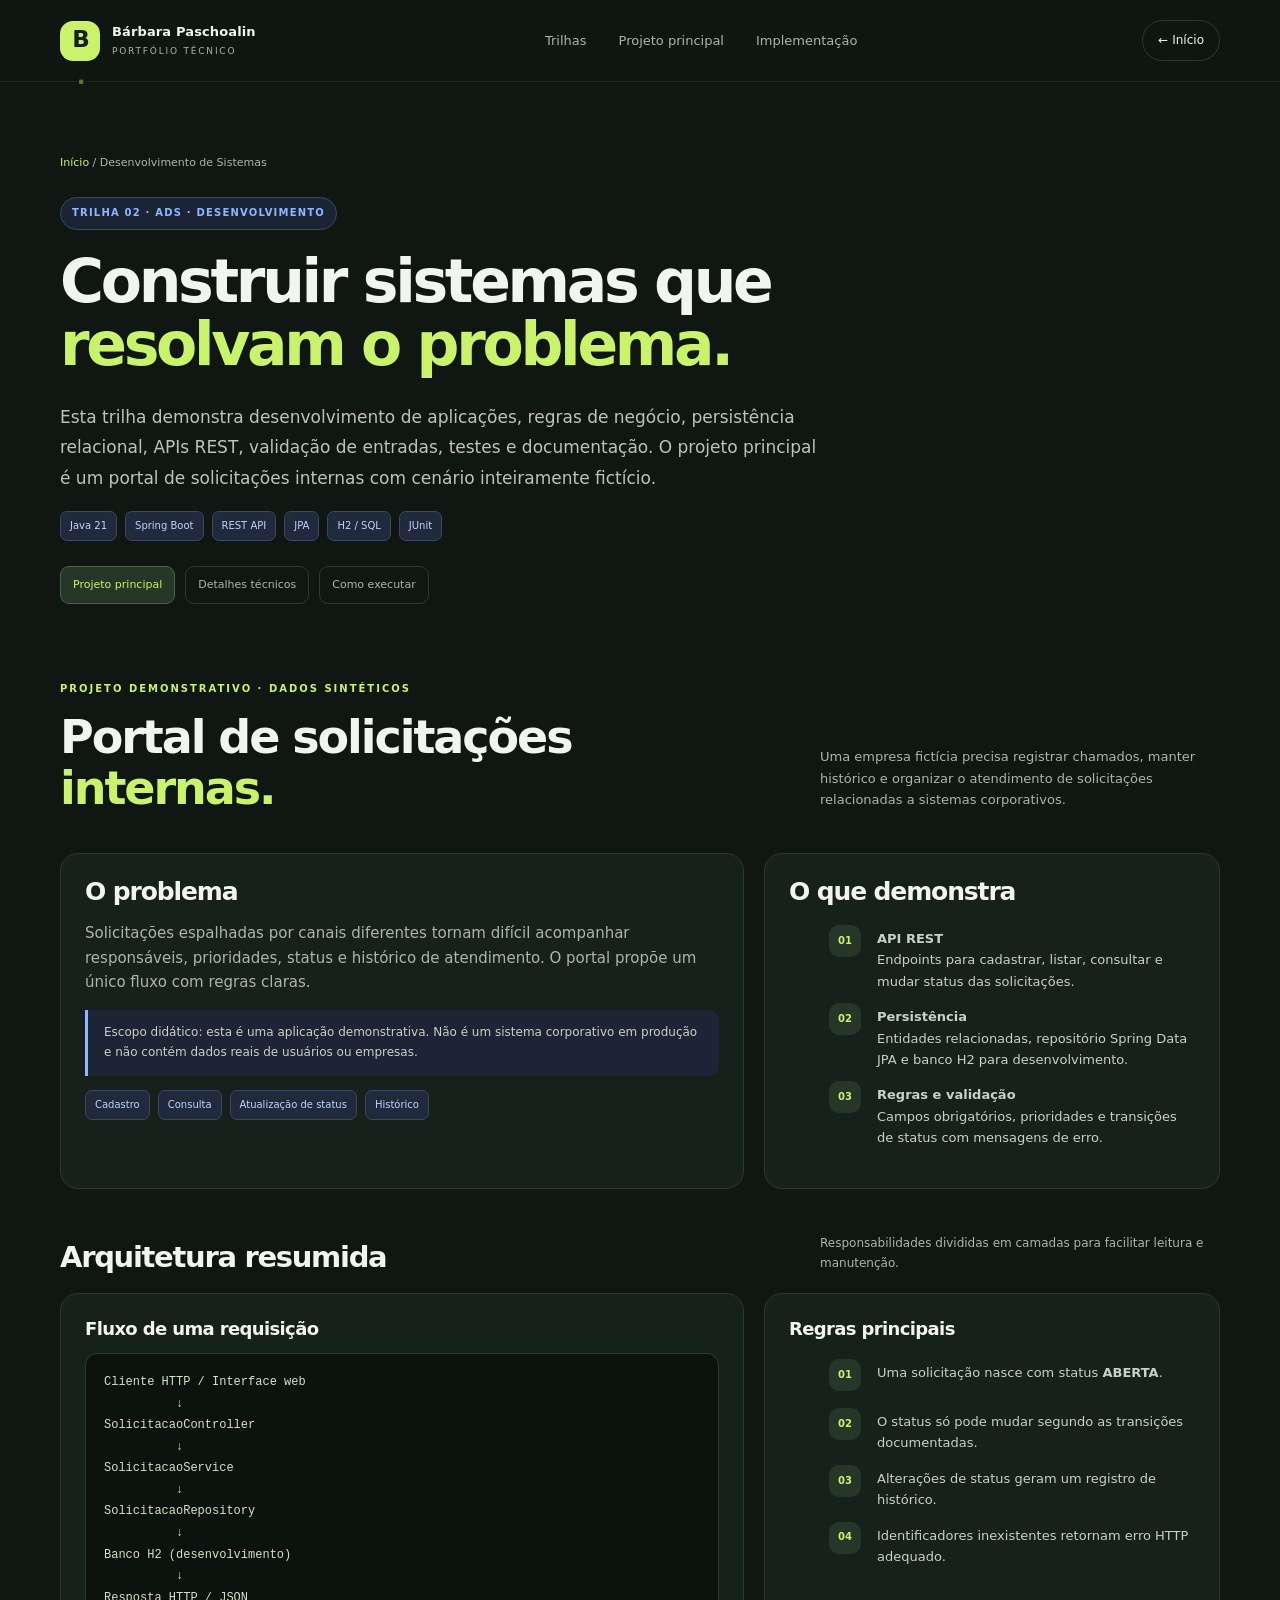
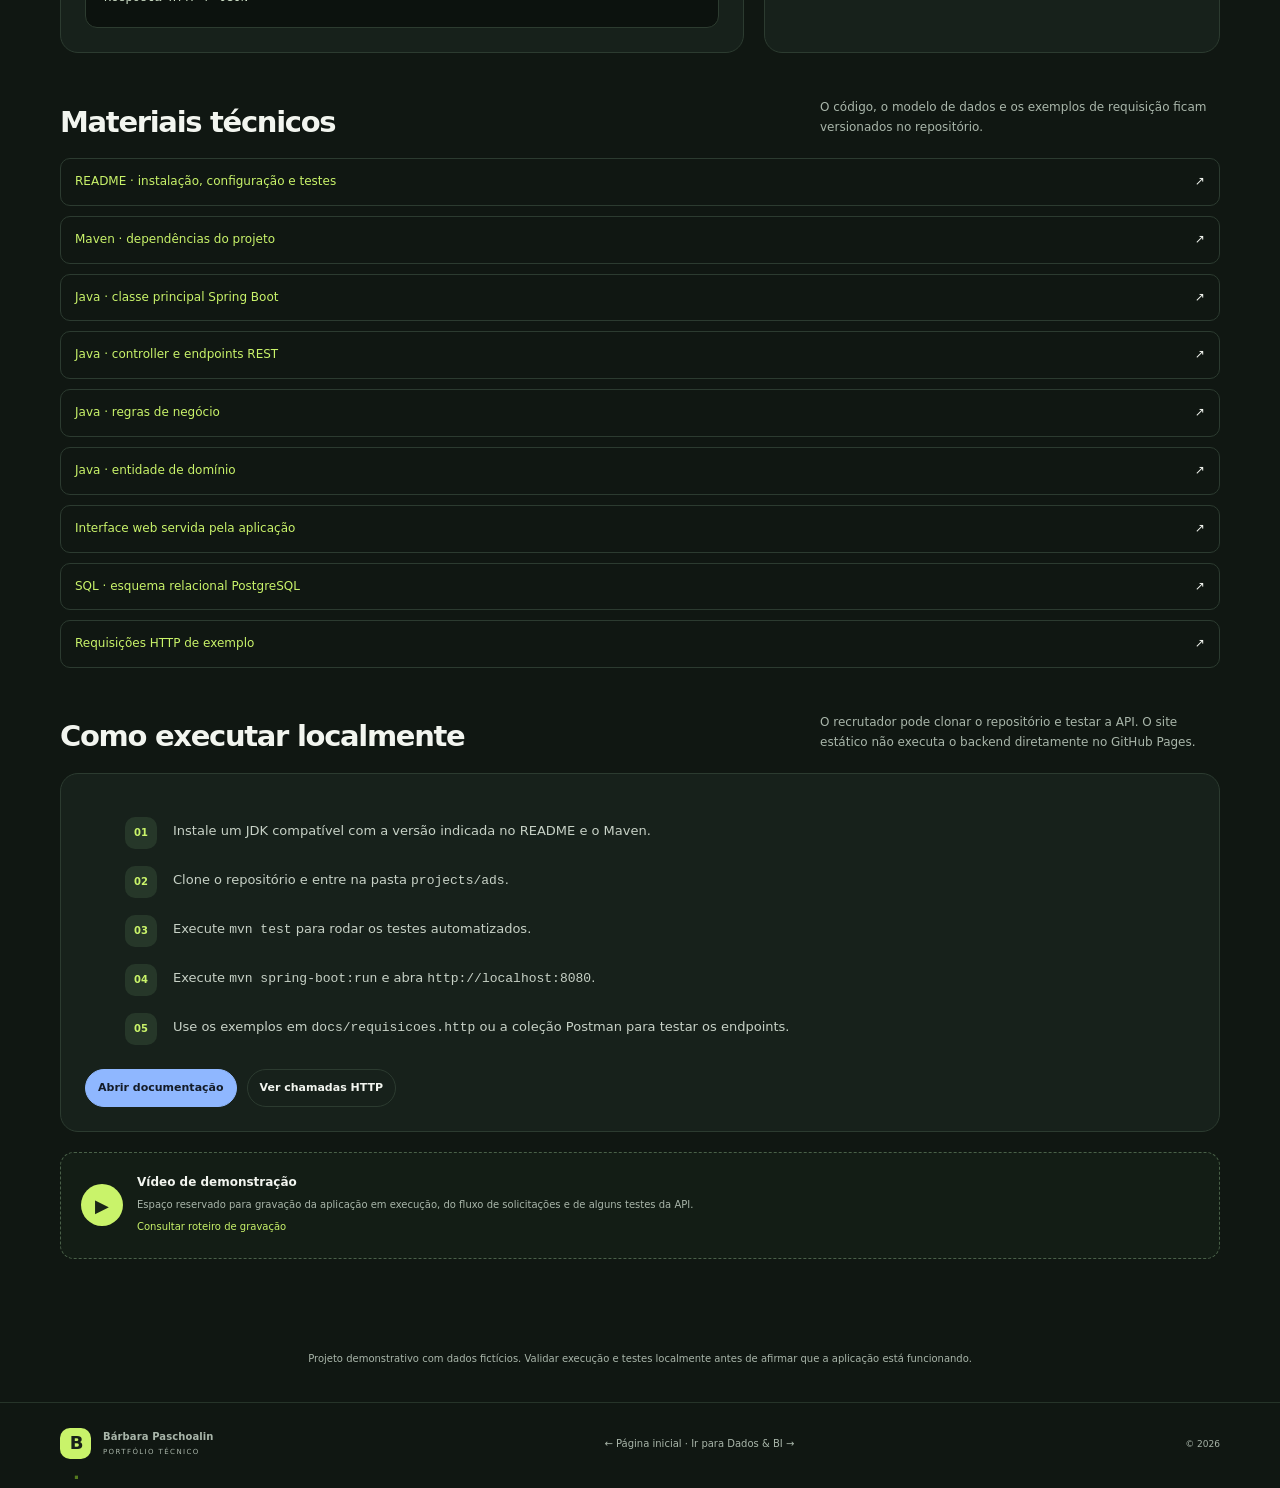
==== ads.html @ 254dedcd "Add portfolio page: ads.html" ====
<!doctype html>
<html lang="pt-BR">
<head>
<meta charset="utf-8"><meta name="viewport" content="width=device-width, initial-scale=1"><meta name="theme-color" content="#101712">
<meta name="description" content="Trilha de ADS de Bárbara Paschoalin: Java, Spring Boot, API REST, SQL, testes e documentação por meio de um projeto de solicitações internas fictício.">
<title>Desenvolvimento de Sistemas | Bárbara Paschoalin</title><link rel="icon" href="assets/favicon.svg" type="image/svg+xml"><link rel="stylesheet" href="styles.css"><script defer src="app.js"></script>
</head>
<body>
<a class="skip-link" href="#conteudo">Pular para o conteúdo</a>
<header class="site-header"><a class="brand" href="index.html"><span class="brand-mark">B<span>.</span></span><span class="brand-copy"><strong>Bárbara Paschoalin</strong><small>PORTFÓLIO TÉCNICO</small></span></a><nav class="top-nav" aria-label="Navegação principal"><a href="index.html#trilhas">Trilhas</a><a href="#projeto">Projeto principal</a><a href="#tecnica">Implementação</a></nav><a class="header-link" href="index.html">← Início</a></header>
<main id="conteudo">
<section class="section-wrap subpage-hero">
<div class="breadcrumbs"><a href="index.html">Início</a> / Desenvolvimento de Sistemas</div>
<span class="subpage-label blue">TRILHA 02 · ADS · DESENVOLVIMENTO</span>
<h1>Construir sistemas que <em>resolvam o problema.</em></h1>
<p class="hero-lead">Esta trilha demonstra desenvolvimento de aplicações, regras de negócio, persistência relacional, APIs REST, validação de entradas, testes e documentação. O projeto principal é um portal de solicitações internas com cenário inteiramente fictício.</p>
<div class="pill-row"><span class="pill blue">Java 21</span><span class="pill blue">Spring Boot</span><span class="pill blue">REST API</span><span class="pill blue">JPA</span><span class="pill blue">H2 / SQL</span><span class="pill blue">JUnit</span></div>
<div class="site-nav-sub"><a class="active" href="#projeto">Projeto principal</a><a href="#tecnica">Detalhes técnicos</a><a href="#executar">Como executar</a></div>
</section>
<section id="projeto" class="section-wrap content-section">
<div class="section-heading"><div><p class="eyebrow">PROJETO DEMONSTRATIVO · DADOS SINTÉTICOS</p><h2>Portal de solicitações <em>internas.</em></h2></div><p>Uma empresa fictícia precisa registrar chamados, manter histórico e organizar o atendimento de solicitações relacionadas a sistemas corporativos.</p></div>
<div class="content-grid">
<article class="panel"><h2>O problema</h2><p class="muted">Solicitações espalhadas por canais diferentes tornam difícil acompanhar responsáveis, prioridades, status e histórico de atendimento. O portal propõe um único fluxo com regras claras.</p><div class="callout blue">Escopo didático: esta é uma aplicação demonstrativa. Não é um sistema corporativo em produção e não contém dados reais de usuários ou empresas.</div><div class="pill-row"><span class="pill blue">Cadastro</span><span class="pill blue">Consulta</span><span class="pill blue">Atualização de status</span><span class="pill blue">Histórico</span></div></article>
<article class="panel"><h2>O que demonstra</h2><ul class="step-list"><li><strong>API REST</strong><br>Endpoints para cadastrar, listar, consultar e mudar status das solicitações.</li><li><strong>Persistência</strong><br>Entidades relacionadas, repositório Spring Data JPA e banco H2 para desenvolvimento.</li><li><strong>Regras e validação</strong><br>Campos obrigatórios, prioridades e transições de status com mensagens de erro.</li></ul></article>
</div>
<div class="section-title-row"><h2>Arquitetura resumida</h2><p>Responsabilidades divididas em camadas para facilitar leitura e manutenção.</p></div>
<div class="content-grid">
<article class="panel"><h3>Fluxo de uma requisição</h3><div class="code-block">Cliente HTTP / Interface web
          ↓
SolicitacaoController
          ↓
SolicitacaoService
          ↓
SolicitacaoRepository
          ↓
Banco H2 (desenvolvimento)
          ↓
Resposta HTTP / JSON</div></article>
<article class="panel"><h3>Regras principais</h3><ul class="step-list"><li>Uma solicitação nasce com status <strong>ABERTA</strong>.</li><li>O status só pode mudar segundo as transições documentadas.</li><li>Alterações de status geram um registro de histórico.</li><li>Identificadores inexistentes retornam erro HTTP adequado.</li></ul></article>
</div>
<div id="tecnica" class="section-title-row"><h2>Materiais técnicos</h2><p>O código, o modelo de dados e os exemplos de requisição ficam versionados no repositório.</p></div>
<div class="list-links">
<a class="list-link" href="projects/ads/README.md"><span>README · instalação, configuração e testes</span>↗</a>
<a class="list-link" href="projects/ads/pom.xml"><span>Maven · dependências do projeto</span>↗</a>
<a class="list-link" href="projects/ads/src/main/java/br/com/barbarapaschoalin/portal/PortalSolicitacoesApplication.java"><span>Java · classe principal Spring Boot</span>↗</a>
<a class="list-link" href="projects/ads/src/main/java/br/com/barbarapaschoalin/portal/api/SolicitacaoController.java"><span>Java · controller e endpoints REST</span>↗</a>
<a class="list-link" href="projects/ads/src/main/java/br/com/barbarapaschoalin/portal/service/SolicitacaoService.java"><span>Java · regras de negócio</span>↗</a>
<a class="list-link" href="projects/ads/src/main/java/br/com/barbarapaschoalin/portal/domain/Solicitacao.java"><span>Java · entidade de domínio</span>↗</a>
<a class="list-link" href="projects/ads/src/main/resources/static/index.html"><span>Interface web servida pela aplicação</span>↗</a>
<a class="list-link" href="projects/ads/sql/schema-postgresql.sql"><span>SQL · esquema relacional PostgreSQL</span>↗</a>
<a class="list-link" href="projects/ads/docs/requisicoes.http"><span>Requisições HTTP de exemplo</span>↗</a>
</div>
<div id="executar" class="section-title-row"><h2>Como executar localmente</h2><p>O recrutador pode clonar o repositório e testar a API. O site estático não executa o backend diretamente no GitHub Pages.</p></div>
<article class="panel"><ol class="step-list"><li>Instale um JDK compatível com a versão indicada no README e o Maven.</li><li>Clone o repositório e entre na pasta <code>projects/ads</code>.</li><li>Execute <code>mvn test</code> para rodar os testes automatizados.</li><li>Execute <code>mvn spring-boot:run</code> e abra <code>http://localhost:8080</code>.</li><li>Use os exemplos em <code>docs/requisicoes.http</code> ou a coleção Postman para testar os endpoints.</li></ol><div class="project-actions"><a class="blue-mini" href="projects/ads/README.md">Abrir documentação</a><a href="projects/ads/docs/requisicoes.http">Ver chamadas HTTP</a></div></article>
<div class="video-placeholder"><span class="video-play">▶</span><div><strong>Vídeo de demonstração</strong><small>Espaço reservado para gravação da aplicação em execução, do fluxo de solicitações e de alguns testes da API.</small><a href="docs/guia-videos.md">Consultar roteiro de gravação</a></div></div>
</section>
<div class="site-end-note">Projeto demonstrativo com dados fictícios. Validar execução e testes localmente antes de afirmar que a aplicação está funcionando.</div>
</main>
<footer class="site-footer"><a class="brand brand-small" href="index.html"><span class="brand-mark">B<span>.</span></span><span class="brand-copy"><strong>Bárbara Paschoalin</strong><small>PORTFÓLIO TÉCNICO</small></span></a><p><a href="index.html">← Página inicial</a> · <a href="dados.html">Ir para Dados & BI →</a></p><span>© <span id="year"></span></span></footer>
</body></html>
---- styles.css ----
:root{--bg:#101712;--panel:#17211b;--panel-2:#1d2921;--ink:#f2f5ef;--muted:#a9b6aa;--line:#2c3b30;--lime:#c9f36a;--lime-deep:#9ac73d;--blue:#8fb7ff;--pink:#ff9abb;--max:1160px;--radius:24px}*{box-sizing:border-box}html{scroll-behavior:smooth;scroll-padding-top:100px}body{margin:0;background:var(--bg);color:var(--ink);font-family:Inter,ui-sans-serif,system-ui,-apple-system,BlinkMacSystemFont,"Segoe UI",sans-serif;line-height:1.65;font-size:15px}a{color:inherit;text-decoration:none}a:hover{color:var(--lime)}button{font:inherit}.skip-link{position:absolute;top:-100px;left:20px;background:var(--lime);color:#101712;padding:10px 14px;z-index:100}.skip-link:focus{top:10px}.site-header{height:82px;display:flex;align-items:center;justify-content:space-between;padding:0 max(24px,calc((100% - var(--max))/2));border-bottom:1px solid rgba(255,255,255,.07);position:sticky;top:0;background:rgba(16,23,18,.92);backdrop-filter:blur(18px);z-index:20}.brand{display:flex;align-items:center;gap:12px;min-width:200px}.brand-mark{width:40px;height:40px;border-radius:13px;display:grid;place-items:center;background:var(--lime);color:#182119;font-weight:900;font-size:23px;letter-spacing:-2px}.brand-mark span,.core-symbol span{color:#547a1e}.brand-copy{display:flex;flex-direction:column;line-height:1.25}.brand-copy strong{font-size:13px;letter-spacing:.01em}.brand-copy small{font-size:9px;letter-spacing:.2em;color:var(--muted);margin-top:5px}.top-nav{display:flex;gap:32px;color:var(--muted);font-size:13px}.header-link{font-size:12px;border:1px solid var(--line);border-radius:999px;padding:10px 15px}.header-link span{color:var(--lime);margin-left:6px}.section-wrap{max-width:var(--max);width:calc(100% - 48px);margin:0 auto}.hero{min-height:600px;padding:80px 0 82px;display:grid;grid-template-columns:1.1fr .9fr;align-items:center;gap:60px}.eyebrow{margin:0 0 20px;font-size:10px;font-weight:800;letter-spacing:.2em;color:var(--lime)}.pulse-dot,.meta-dot{display:inline-block;width:7px;height:7px;border-radius:50%;background:var(--lime);margin-right:8px;box-shadow:0 0 0 4px rgba(201,243,106,.12)}h1,h2,h3,p{margin-top:0}h1{font-size:clamp(44px,5vw,68px);line-height:1.06;letter-spacing:-.055em;margin-bottom:25px;font-weight:720}h1 em,h2 em{color:var(--lime);font-style:normal}h2{font-size:clamp(32px,4vw,46px);line-height:1.12;letter-spacing:-.045em;margin:0}h3{font-size:25px;line-height:1.2;letter-spacing:-.035em;margin-bottom:13px}.hero-lead{font-size:17px;color:#bac5ba;max-width:600px;line-height:1.8}.hero-actions{display:flex;gap:12px;margin-top:30px;flex-wrap:wrap}.button{display:inline-flex;align-items:center;justify-content:center;gap:22px;padding:13px 18px;border-radius:999px;font-size:12px;font-weight:800;transition:transform .2s,border-color .2s}.button:hover,.track-card:hover{transform:translateY(-3px)}.button-primary{background:var(--lime);color:#162017}.button-primary:hover{color:#162017;background:#d5ff81}.button-ghost{border:1px solid var(--line);color:var(--ink)}.hero-meta{display:flex;gap:25px;flex-wrap:wrap;margin-top:30px;color:var(--muted);font-size:11px}.hero-meta .meta-dot{width:6px;height:6px;margin-right:5px;box-shadow:none}.hero-art{position:relative;min-height:420px;display:grid;place-items:center}.orbit{position:absolute;border:1px solid rgba(201,243,106,.14);border-radius:50%;width:330px;height:330px}.orbit-two{width:425px;height:425px;border-color:rgba(201,243,106,.07)}.hero-core{z-index:2;width:210px;height:210px;border-radius:50%;display:flex;flex-direction:column;align-items:center;justify-content:center;text-align:center;border:1px solid #42543d;background:radial-gradient(circle at 50% 40%,#293b2a,#111a13 70%);box-shadow:0 0 90px rgba(201,243,106,.07)}.core-symbol{font-size:64px;line-height:1;font-weight:900;letter-spacing:-8px;margin:0 8px 10px}.hero-core strong{font-size:11px;line-height:1.5;letter-spacing:.1em}.hero-core small{color:var(--muted);font-size:7px;letter-spacing:.12em;margin-top:9px}.orbit-node{position:absolute;z-index:4;border:1px solid #415340;background:#19251b;color:var(--lime);font-size:10px;font-weight:800;padding:10px 13px;border-radius:13px;box-shadow:0 12px 35px #0b100c}.node-a{top:47px;left:12%}.node-b{right:4%;top:45%}.node-c{bottom:38px;left:15%}.floating-tag{position:absolute;z-index:5;display:flex;gap:10px;align-items:center;padding:12px 15px;background:#1c2920;border:1px solid #354437;border-radius:13px;box-shadow:0 12px 35px rgba(0,0,0,.22)}.tag-top{top:20px;right:0}.tag-bottom{bottom:7px;right:2%}.tag-icon{font-size:19px;color:var(--blue)}.tag-lime{color:var(--lime)}.floating-tag strong,.floating-tag small{display:block}.floating-tag strong{font-size:11px}.floating-tag small{font-size:9px;color:var(--muted);margin-top:2px}.ticker{background:#1a251c;border-top:1px solid #29372b;border-bottom:1px solid #29372b;overflow:hidden}.ticker-inner{min-height:58px;display:flex;align-items:center;justify-content:space-evenly;gap:24px;white-space:nowrap;color:#d1dbce;font-size:10px;font-weight:800;letter-spacing:.18em}.ticker b{color:var(--lime);font-size:14px}.section-space{padding-top:100px;padding-bottom:105px}.section-heading{display:flex;justify-content:space-between;align-items:end;gap:60px;margin-bottom:38px}.section-heading .eyebrow{margin-bottom:14px}.section-heading>p{max-width:400px;margin-bottom:4px;color:var(--muted);font-size:13px}.track-grid{display:grid;grid-template-columns:1fr 1fr;gap:20px}.track-card{display:flex;flex-direction:column;min-height:520px;padding:28px;border:1px solid #2d3d30;border-radius:var(--radius);background:linear-gradient(140deg,#1a271e,#131c16);transition:transform .2s,border-color .2s;overflow:hidden;position:relative}.track-card:hover{border-color:#648145;color:var(--ink)}.track-systems{background:linear-gradient(140deg,#1a202e,#151a24);border-color:#2d374c}.track-top{display:flex;justify-content:space-between;align-items:center}.track-icon{display:grid;place-items:center;width:38px;height:38px;border:1px solid #435343;border-radius:12px;color:var(--lime);font-size:20px}.track-systems .track-icon{color:var(--blue);border-color:#465676}.track-number{color:#819081;font-size:9px;font-weight:800;letter-spacing:.16em}.track-illustration{height:165px;margin:16px 0 22px;border:1px solid #344438;border-radius:16px;background:rgba(5,12,7,.25);position:relative;overflow:hidden}.data-illustration{display:flex;align-items:end;justify-content:center;padding:25px 25px 20px}.bar-chart{height:100%;width:78%;display:flex;align-items:end;gap:12px;border-bottom:1px solid #4a5c48;position:relative;z-index:2}.bar-chart i{display:block;flex:1;background:linear-gradient(to top,#6a8f36,#c9f36a);border-radius:5px 5px 0 0;opacity:.8}.chart-line{position:absolute;width:76%;height:65px;border-top:2px solid #8fb7ff;transform:rotate(-9deg);left:14%;top:42px;opacity:.8;border-radius:50%}.chart-label{position:absolute;top:14px;left:18px;color:#81937e;font-size:8px;letter-spacing:.18em}.code-illustration{display:grid;place-items:center;background:rgba(9,12,19,.22);border-color:#374359}.code-window{width:75%;padding:17px 20px;border:1px solid #3a4962;border-radius:10px;background:#121925;color:#dbe2ed;font:11px/1.9 ui-monospace,SFMono-Regular,Consolas,monospace;box-shadow:0 14px 30px rgba(0,0,0,.25)}.window-dots{display:flex;gap:4px;margin-bottom:12px}.window-dots i{width:5px;height:5px;border-radius:50%;background:#65738b}.code-window code span{color:#95aef7}.code-window code b{color:var(--lime);font-weight:500}.floating-chip{position:absolute;right:12px;bottom:12px;background:#24364d;border:1px solid #435b7f;border-radius:7px;padding:6px 9px;color:#bfd5ff;font-size:8px;letter-spacing:.1em}.card-kicker{color:var(--lime);font-size:9px;font-weight:800;letter-spacing:.16em;margin-bottom:10px}.track-systems .card-kicker{color:var(--blue)}.track-card>p:not(.card-kicker){color:var(--muted);font-size:13px;line-height:1.8;max-width:470px}.tag-list{display:flex;gap:7px;flex-wrap:wrap;margin-top:7px}.tag-list span{font-size:10px;color:#cbd6c9;background:#263329;border:1px solid #344537;border-radius:6px;padding:5px 8px}.track-systems .tag-list span{background:#252d3d;border-color:#35445e}.track-footer{display:flex;justify-content:space-between;align-items:center;margin-top:auto;padding-top:30px;color:var(--lime);font-size:12px}.track-systems .track-footer{color:var(--blue)}.track-footer span{font-size:20px}.about-section{background:#151e17;border-top:1px solid #263429;border-bottom:1px solid #263429;padding:95px 0}.about-grid{display:grid;grid-template-columns:.95fr 1.05fr;gap:100px}.about-grid h2{max-width:430px}.about-copy p{color:#b9c4b8;font-size:14px;line-height:1.9}.about-stats{display:grid;grid-template-columns:repeat(3,1fr);gap:12px;margin-top:32px}.about-stats div{border-top:1px solid #3b4c3b;padding-top:12px}.about-stats strong,.about-stats small{display:block}.about-stats strong{font-size:18px;color:var(--lime)}.about-stats small{font-size:10px;color:var(--muted);line-height:1.5;margin-top:4px}.contact-section{padding:95px 0;display:flex;align-items:center;justify-content:space-between;gap:40px}.contact-section h2{max-width:520px}.contact-section>div:first-child>p:last-child{max-width:520px;color:var(--muted);font-size:13px;margin:20px 0 0}.contact-links{width:220px;display:flex;flex-direction:column}.contact-links a{padding:12px 0;border-bottom:1px solid var(--line);display:flex;justify-content:space-between;font-size:12px}.contact-links span{color:var(--lime)}.site-footer{border-top:1px solid #263429;padding:25px max(24px,calc((100% - var(--max))/2));display:flex;align-items:center;justify-content:space-between;gap:20px;color:var(--muted);font-size:10px}.brand-small{min-width:auto}.brand-small .brand-mark{width:31px;height:31px;font-size:18px;border-radius:10px}.brand-small .brand-copy strong{font-size:10px}.brand-small .brand-copy small{font-size:7px}.site-footer p{margin:0}.site-footer>span{font-size:9px;text-align:right}.subpage-hero{padding:72px 0 45px}.breadcrumbs{font-size:11px;color:var(--muted);margin-bottom:25px}.breadcrumbs a{color:var(--lime)}.subpage-hero h1{font-size:clamp(42px,5vw,60px);max-width:820px}.subpage-hero .hero-lead{max-width:760px}.subpage-label{display:inline-flex;border:1px solid #3b5037;color:var(--lime);background:#1b2a1d;border-radius:999px;padding:7px 11px;font-size:10px;font-weight:800;letter-spacing:.12em;margin-bottom:20px}.subpage-label.blue{color:var(--blue);border-color:#384967;background:#1a2435}.content-section{padding:32px 0 80px}.content-grid{display:grid;grid-template-columns:minmax(0,1.2fr) minmax(250px,.8fr);gap:20px}.panel{background:var(--panel);border:1px solid var(--line);border-radius:18px;padding:24px}.panel h2{font-size:25px;margin-bottom:15px}.panel h3{font-size:18px}.muted{color:var(--muted)}.metric-grid{display:grid;grid-template-columns:repeat(3,1fr);gap:10px;margin:20px 0}.metric-card{padding:17px 14px;background:#101a13;border:1px solid #314232;border-radius:12px}.metric-card strong{display:block;font-size:25px;letter-spacing:-.04em;color:var(--lime)}.metric-card span{display:block;color:var(--muted);font-size:10px;line-height:1.5;margin-top:4px}.metric-card.blue strong{color:var(--blue)}.bar-list{display:grid;gap:13px;margin-top:20px}.bar-row{display:grid;grid-template-columns:115px 1fr 38px;align-items:center;gap:12px;font-size:11px}.bar-row span:first-child{color:#ced8ce}.bar-track{height:9px;border-radius:999px;background:#2b382d;overflow:hidden}.bar-fill{height:100%;border-radius:999px;background:linear-gradient(90deg,#739d36,#c9f36a)}.bar-row b{text-align:right;font-size:11px;color:var(--lime)}.step-list{display:grid;gap:14px;counter-reset:steps;margin-top:22px}.step-list li{list-style:none;position:relative;padding-left:48px;color:#c7d1c6;font-size:13px;min-height:35px}.step-list li:before{counter-increment:steps;content:counter(steps,decimal-leading-zero);position:absolute;left:0;top:-3px;width:32px;height:32px;border-radius:10px;background:#263729;color:var(--lime);display:grid;place-items:center;font-size:10px;font-weight:800}.callout{border-left:3px solid var(--lime);padding:13px 16px;background:#1a281c;color:#c6d4c2;border-radius:0 10px 10px 0;font-size:12px}.callout.blue{border-color:var(--blue);background:#1b2535}.code-block{overflow:auto;background:#0c120e;border:1px solid #2d3c30;border-radius:12px;padding:18px;color:#d1e3ca;font:12px/1.8 ui-monospace,SFMono-Regular,Consolas,monospace;white-space:pre}.pill-row{display:flex;gap:8px;flex-wrap:wrap;margin-top:14px}.pill{display:inline-block;border:1px solid var(--line);border-radius:7px;padding:6px 9px;font-size:10px;color:#d0dbcf;background:#1b281e}.pill.blue{border-color:#394963;background:#202a3c;color:#c0d4ff}.section-title-row{display:flex;align-items:end;justify-content:space-between;gap:20px;margin:45px 0 20px}.section-title-row h2{font-size:29px}.section-title-row p{font-size:12px;color:var(--muted);margin:0;max-width:400px}.project-actions{display:flex;gap:10px;flex-wrap:wrap;margin-top:18px}.project-actions a{font-size:11px;font-weight:750;padding:9px 12px;border:1px solid var(--line);border-radius:999px}.project-actions a.primary-mini{background:var(--lime);border-color:var(--lime);color:#192318}.project-actions a.blue-mini{background:#8fb7ff;border-color:#8fb7ff;color:#141c28}.video-placeholder{border:1px dashed #496048;border-radius:14px;background:#131d15;padding:20px;display:flex;gap:14px;align-items:center;margin-top:20px}.video-play{width:42px;height:42px;border-radius:50%;display:grid;place-items:center;background:var(--lime);color:#1a2517;font-size:18px;flex-shrink:0}.video-placeholder strong{display:block;font-size:12px}.video-placeholder small{display:block;color:var(--muted);font-size:10px;margin-top:4px}.video-placeholder a{color:var(--lime);font-size:10px}.site-nav-sub{display:flex;gap:10px;margin-top:25px;flex-wrap:wrap}.site-nav-sub a{border:1px solid var(--line);border-radius:9px;padding:9px 12px;font-size:11px;color:var(--muted)}.site-nav-sub a.active{background:#263727;color:var(--lime);border-color:#496344}.demo-controls{display:flex;gap:10px;flex-wrap:wrap;margin:16px 0}.demo-controls label{font-size:11px;color:var(--muted)}.demo-controls select{display:block;margin-top:6px;background:#101812;color:var(--ink);border:1px solid var(--line);border-radius:8px;padding:9px;min-width:140px}.demo-table-wrap{overflow:auto}.demo-table{width:100%;border-collapse:collapse;min-width:510px;font-size:11px}.demo-table th,.demo-table td{padding:12px 10px;border-bottom:1px solid #2c392e;text-align:left}.demo-table th{color:var(--muted);font-weight:700}.status{display:inline-block;border-radius:999px;padding:4px 8px;font-size:9px;background:#29372b;color:#d0edb6}.status.late{background:#432a2b;color:#ffb9ae}.status.open{background:#2e3445;color:#c0d4ff}.list-links{display:grid;gap:10px}.list-link{display:flex;justify-content:space-between;align-items:center;padding:13px 14px;border:1px solid var(--line);border-radius:10px;font-size:12px}.list-link span{color:var(--lime)}.list-link:hover{border-color:#668447}.site-end-note{color:var(--muted);font-size:10px;text-align:center;padding:12px 0 35px}@media(max-width:850px){.hero{grid-template-columns:1fr;gap:25px;padding-top:60px}.hero-art{min-height:350px;max-width:520px;width:100%;margin:0 auto}.orbit-two{width:340px;height:340px}.orbit{width:270px;height:270px}.hero-core{width:175px;height:175px}.core-symbol{font-size:52px}.section-heading,.about-grid{grid-template-columns:1fr;display:grid;gap:24px}.section-heading{align-items:start}.about-grid{gap:25px}.contact-section{align-items:start;flex-direction:column}.contact-links{width:100%;max-width:500px}.content-grid{grid-template-columns:1fr}.site-footer{flex-wrap:wrap}.site-footer p{order:3;width:100%}}@media(max-width:600px){.site-header{height:70px;padding:0 18px}.top-nav{display:none}.header-link{font-size:10px;padding:8px 10px}.brand{min-width:0;gap:8px}.brand-mark{width:34px;height:34px;font-size:20px}.brand-copy strong{font-size:11px}.brand-copy small{font-size:7px}.section-wrap{width:calc(100% - 36px)}.hero{padding:48px 0 60px;min-height:0}.hero h1{font-size:43px}.hero-lead{font-size:15px}.hero-art{min-height:315px;transform:scale(.93);transform-origin:center}.orbit-two{width:300px;height:300px}.orbit{width:235px;height:235px}.hero-core{width:155px;height:155px}.floating-tag{padding:9px 10px}.tag-top{right:-2px}.tag-bottom{right:0}.node-a{left:2%}.node-c{left:3%}.node-b{right:1%}.hero-meta{gap:12px}.ticker-inner{justify-content:flex-start;padding:0 20px;gap:17px;min-height:48px}.section-space{padding-top:68px;padding-bottom:70px}.section-heading{gap:15px}.track-grid{grid-template-columns:1fr}.track-card{min-height:0;padding:22px}.track-illustration{height:145px}.track-footer{padding-top:22px}.about-section{padding:66px 0}.about-stats{grid-template-columns:1fr 1fr}.contact-section{padding:65px 0}.site-footer{padding:22px 18px}.site-footer>span{text-align:left}.subpage-hero{padding-top:45px}.subpage-hero h1{font-size:42px}.panel{padding:18px}.metric-grid{grid-template-columns:repeat(2,1fr)}.bar-row{grid-template-columns:90px 1fr 34px;gap:8px}.section-title-row{display:block}.section-title-row p{margin-top:8px}.video-placeholder{align-items:flex-start}.about-grid h2{font-size:35px}}@media(prefers-reduced-motion:reduce){html{scroll-behavior:auto}*,*:before,*:after{transition:none!important;animation:none!important}}
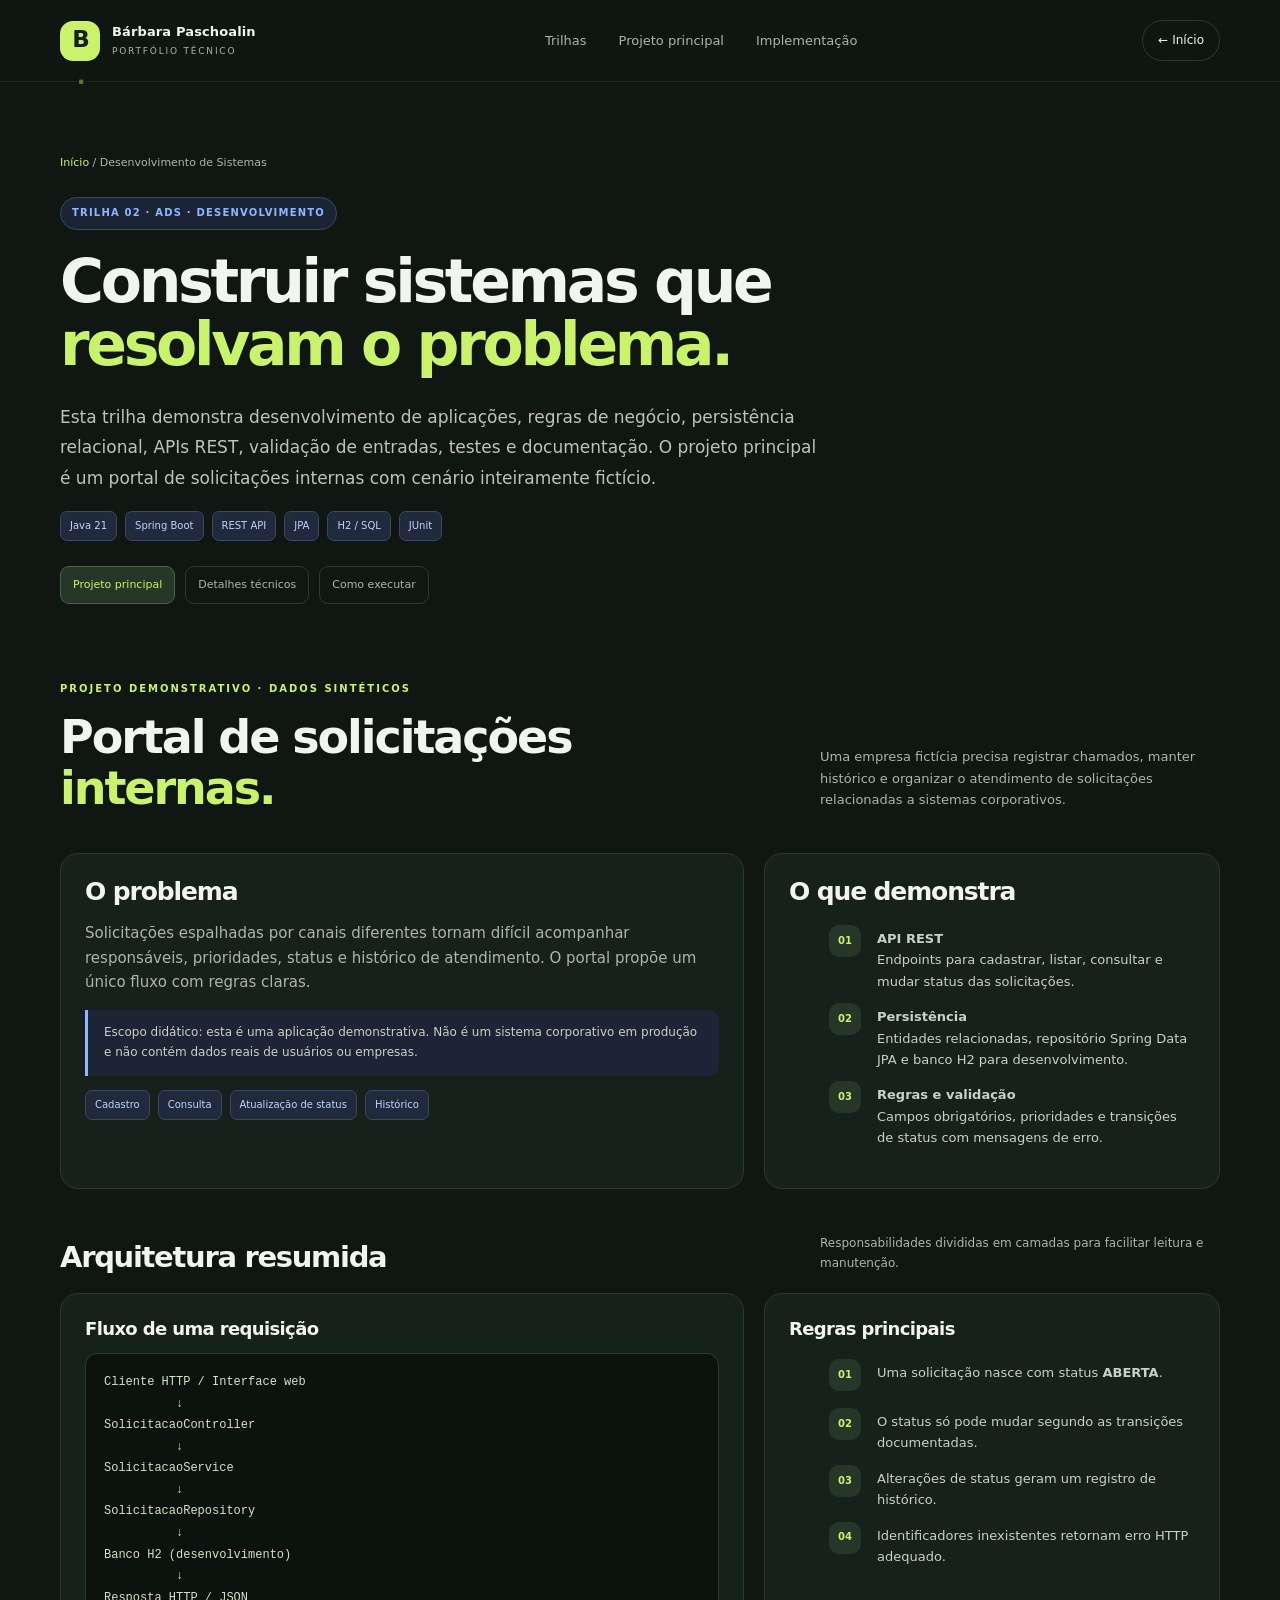
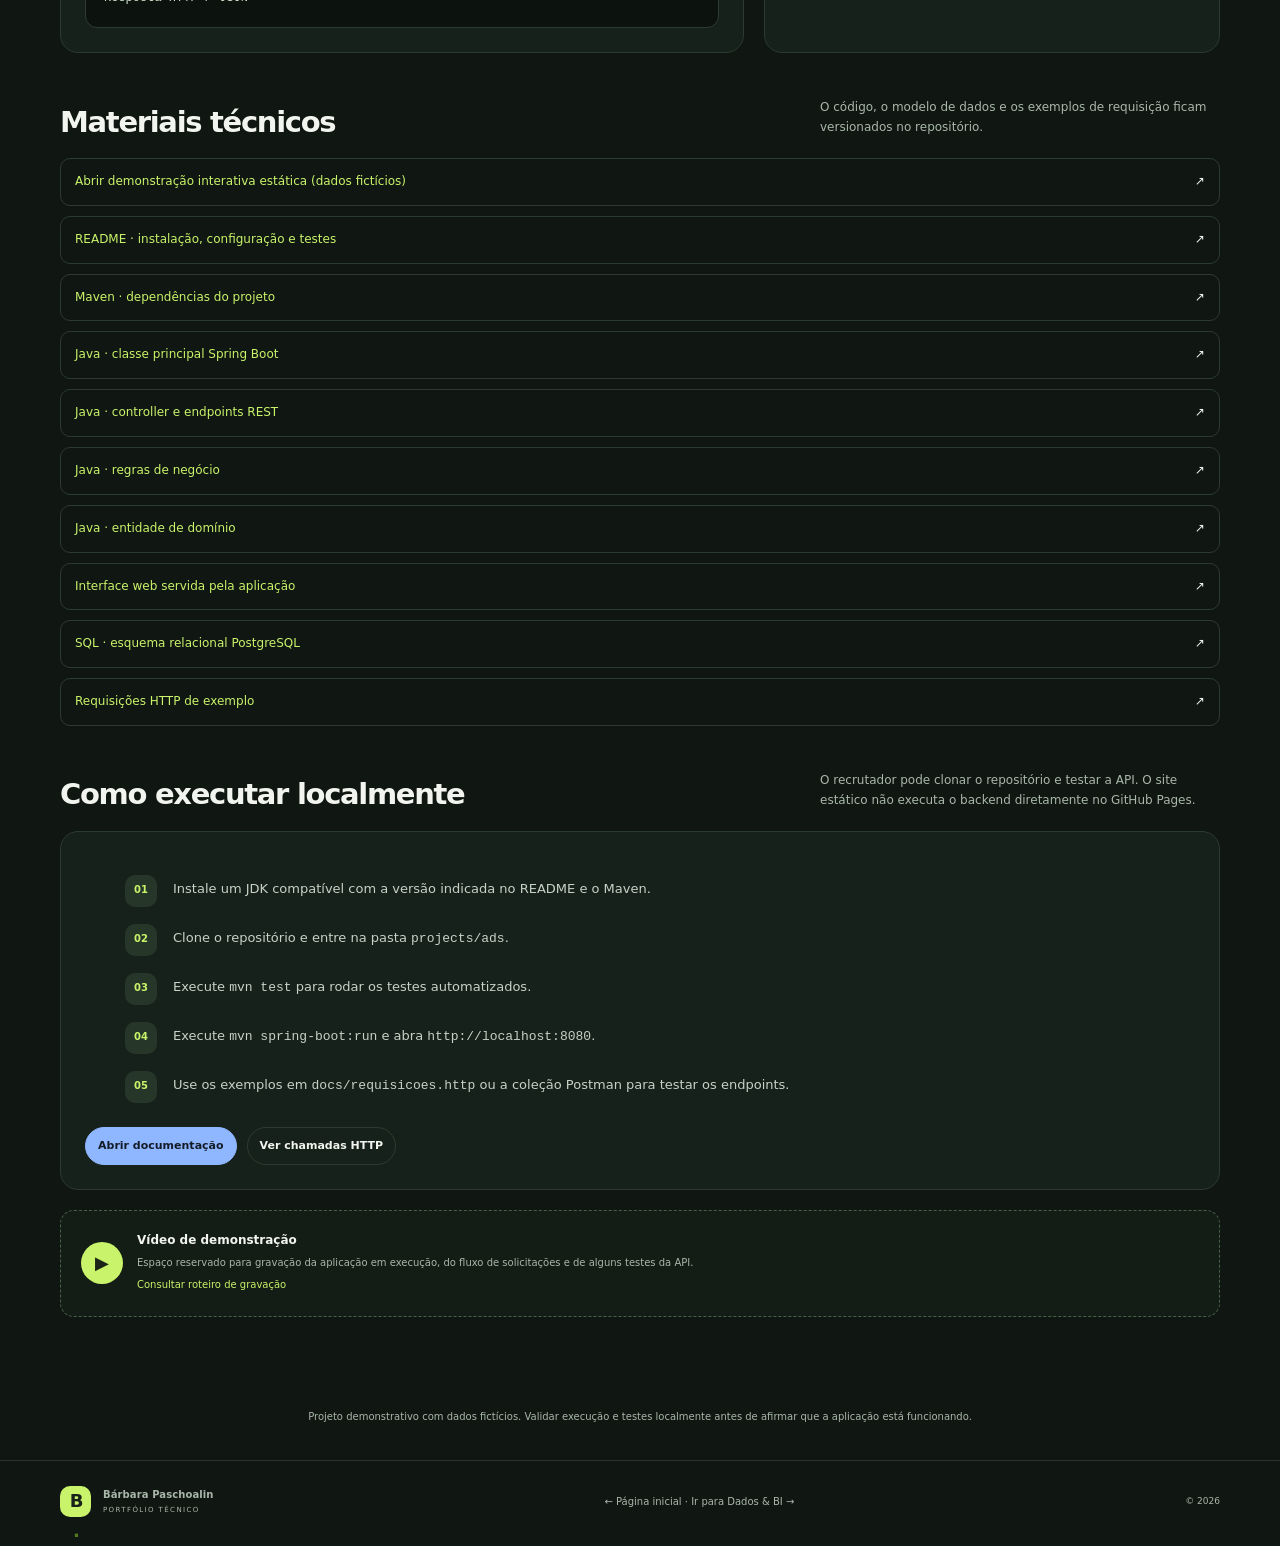
==== commit 9cb4c25f: "Link interactive static demo from ADS portfolio page" ====
--- a/ads.html
+++ b/ads.html
@@ -40,6 +40,7 @@
 </div>
 <div id="tecnica" class="section-title-row"><h2>Materiais técnicos</h2><p>O código, o modelo de dados e os exemplos de requisição ficam versionados no repositório.</p></div>
 <div class="list-links">
+<a class="list-link" href="projects/ads/demo.html"><span>Abrir demonstração interativa estática (dados fictícios)</span>↗</a>
 <a class="list-link" href="projects/ads/README.md"><span>README · instalação, configuração e testes</span>↗</a>
 <a class="list-link" href="projects/ads/pom.xml"><span>Maven · dependências do projeto</span>↗</a>
 <a class="list-link" href="projects/ads/src/main/java/br/com/barbarapaschoalin/portal/PortalSolicitacoesApplication.java"><span>Java · classe principal Spring Boot</span>↗</a>
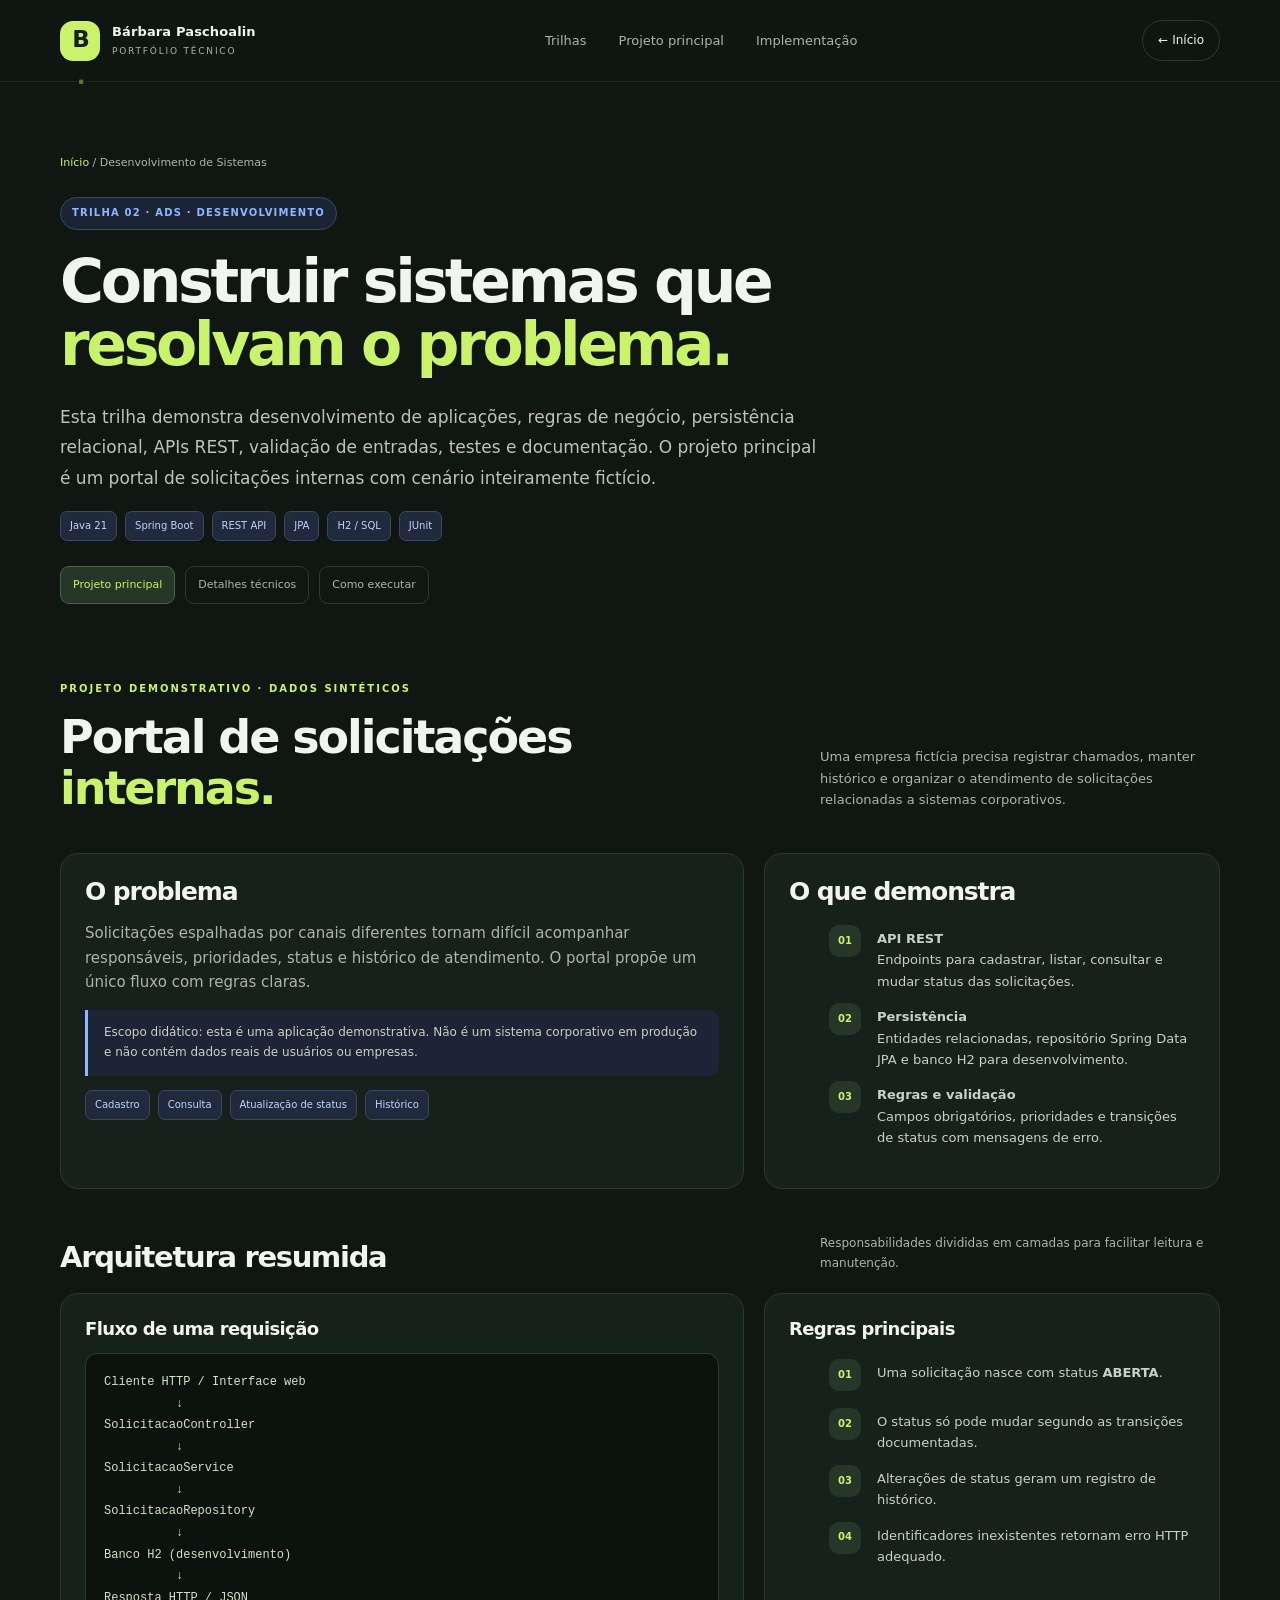
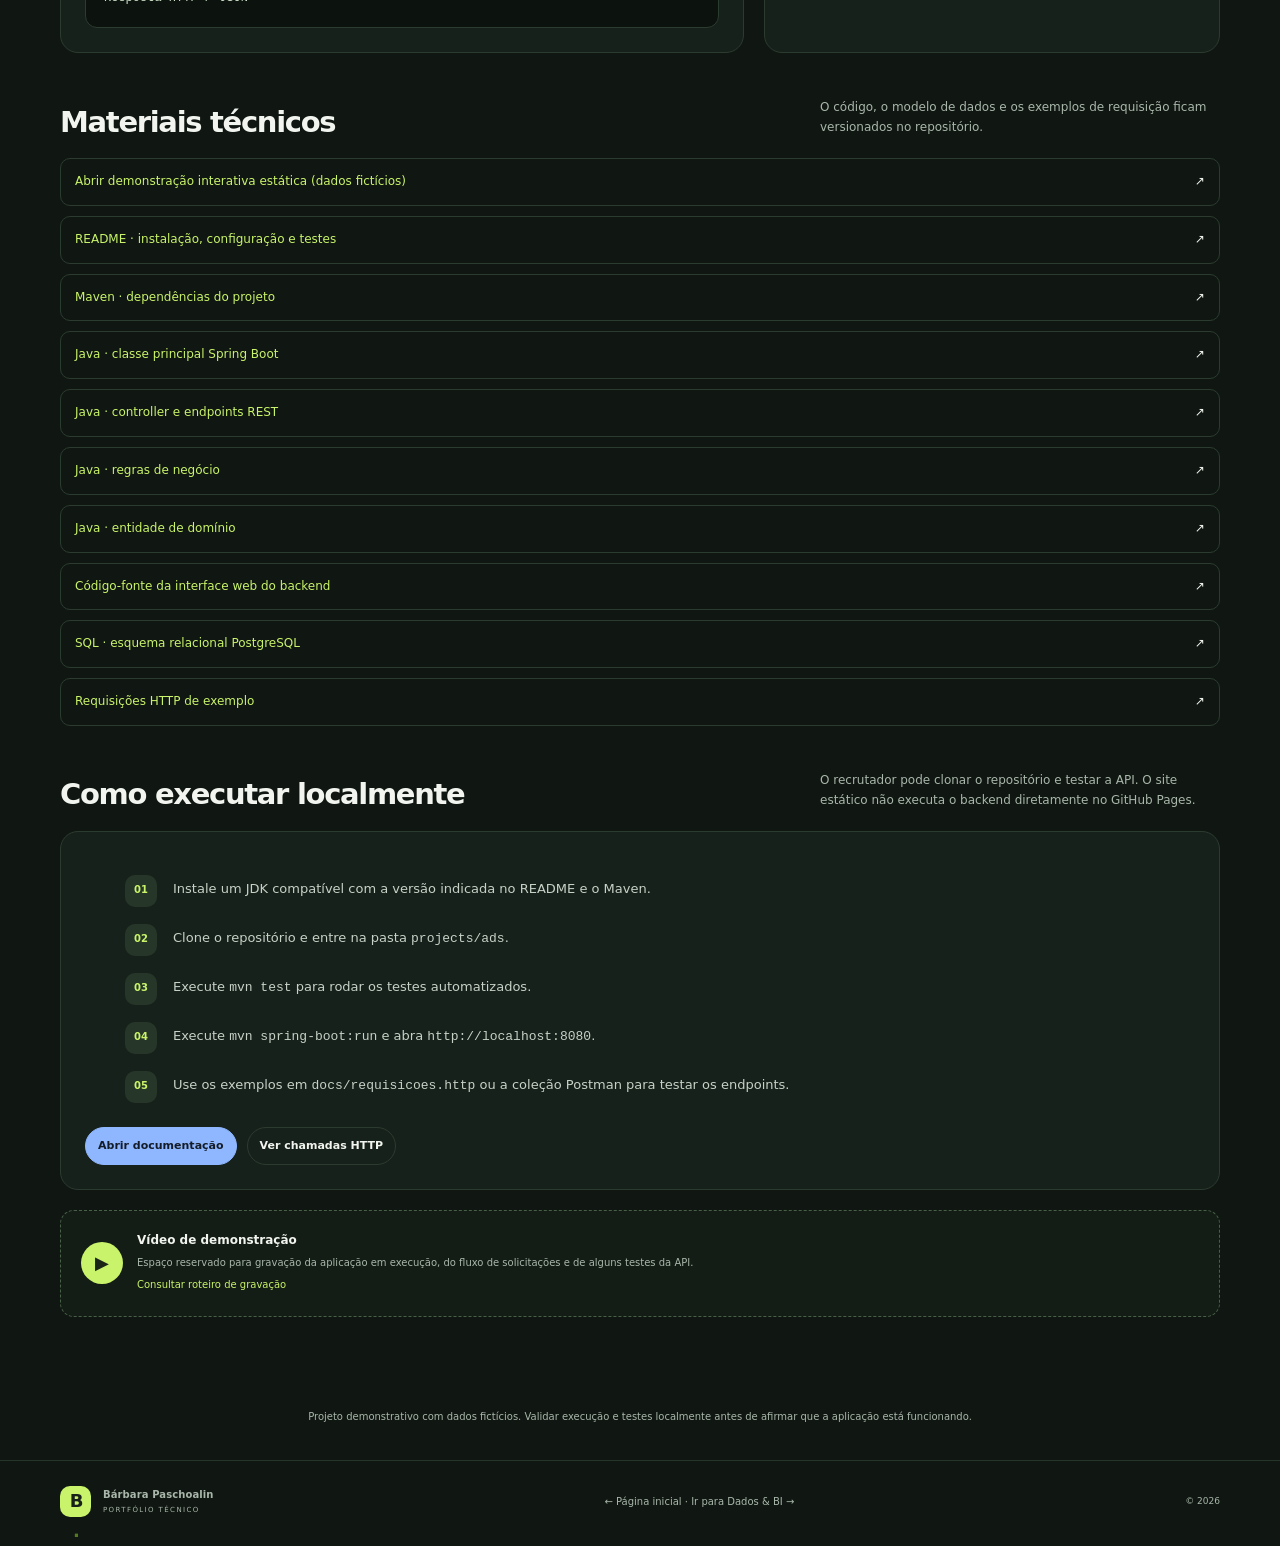
==== commit 2aa53c45: "Clarify link to Java backend interface source" ====
--- a/ads.html
+++ b/ads.html
@@ -47,7 +47,7 @@
 <a class="list-link" href="projects/ads/src/main/java/br/com/barbarapaschoalin/portal/api/SolicitacaoController.java"><span>Java · controller e endpoints REST</span>↗</a>
 <a class="list-link" href="projects/ads/src/main/java/br/com/barbarapaschoalin/portal/service/SolicitacaoService.java"><span>Java · regras de negócio</span>↗</a>
 <a class="list-link" href="projects/ads/src/main/java/br/com/barbarapaschoalin/portal/domain/Solicitacao.java"><span>Java · entidade de domínio</span>↗</a>
-<a class="list-link" href="projects/ads/src/main/resources/static/index.html"><span>Interface web servida pela aplicação</span>↗</a>
+<a class="list-link" href="projects/ads/src/main/resources/static/index.html"><span>Código-fonte da interface web do backend</span>↗</a>
 <a class="list-link" href="projects/ads/sql/schema-postgresql.sql"><span>SQL · esquema relacional PostgreSQL</span>↗</a>
 <a class="list-link" href="projects/ads/docs/requisicoes.http"><span>Requisições HTTP de exemplo</span>↗</a>
 </div>
